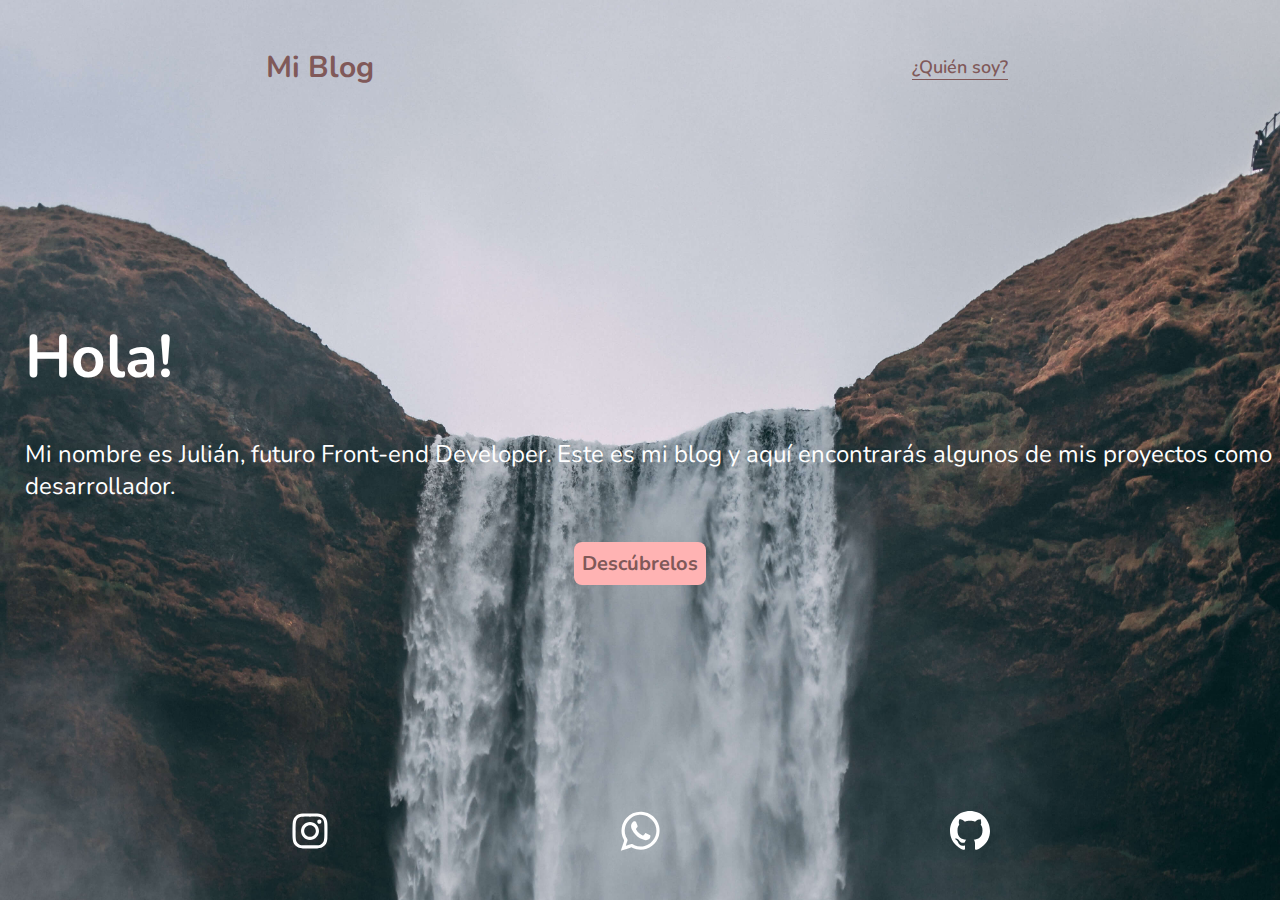
==== index.html @ 5d5bfbee "Terminado el Home del blog" ====
<!DOCTYPE html>
<html lang="en">
<head>
    <meta charset="UTF-8">
    <meta http-equiv="X-UA-Compatible" content="IE=edge">
    <meta name="viewport" content="width=device-width, initial-scale=1.0">
    <link rel="stylesheet" href="./css/main.css">
    <link rel="preconnect" href="https://fonts.googleapis.com">
    <link rel="preconnect" href="https://fonts.gstatic.com" crossorigin>
    <link href="https://fonts.googleapis.com/css2?family=Nunito:wght@300;500;700&display=swap" rel="stylesheet">
    <link rel="shortcut icon" href="./assets/icons/j.png">
    <title>Julián Quintero</title>
</head>
<body>
    <header>
        <a class="header__title" href="#"> Mi Blog</a>
        <a class="header__about" href="./html/profile.html">¿Quién soy?</a>
    </header>
    <main>
        <h1 class="main__title">Hola!</h1>
        <p class="main__paragraph">Mi nombre es Julián, futuro Front-end Developer. Este es mi blog y aquí encontrarás algunos de mis proyectos como desarrollador.</p>
        <a class="main__button" href="#">Descúbrelos</a>
    </main>
    <footer>
        <div class="footer__social-media">
            <a href="https://www.instagram.com/julianquinteroa/" target="_blank"><img src="./assets/icons/instagram-icon.svg" alt="Instagram"></a>
            <a href="https://wa.me/573116054310" target="_blank"><img src="./assets/icons/whatsapp-icon.svg" alt="Whatsapp"></a>
            <a href="https://github.com/JulianQA" target="_blank"><img src="./assets/icons/github-icon.svg" alt="Github"></a>
        </div>
    </footer>
</body>
</html>
---- css/main.css ----
:root {
    --primary-color: #805959;
    --secondary-color: #FFB3B3;
    --third-color: #808080;
    --just-white: #FFFFFF;
}
* {
    margin: 0;
    padding: 0;
    box-sizing: border-box;
}

html {
    font-size: 62.5%;
    font-family: 'Nunito', sans-serif;
}

body {
    width: 100%;
    height: 100vh;
    background-image: url("../assets/imgs/cascade-tiny.jpeg");
    background-repeat: no-repeat;
    background-size: cover;
}

a {
    text-decoration: none;
}
header {
    display: grid;
    grid-template-columns: 1fr 1fr;
    justify-items: center;
    align-items: center;
    width: 100%;
    height: 15%;
    margin: 0 auto;
}
header .header__title {
    font-size: 3rem;
    font-weight: 700;
    color: var(--primary-color);
    text-align: center;
}
header .header__title img {
    width: 40px;
    height: 40px;
}
 header .header__about {
    font-size: 1.8rem;
    font-weight: 600;
    color:var(--primary-color);
    border-bottom: 1px solid var(--primary-color);
}

main {
    display: flex;
    flex-direction: column;
    justify-content: center;
    width: 100%;
    height: 70%;
}
main .main__title {
    text-align: start;
    margin-left: 25px;
    font-size: 6rem;
    font-weight: bold;
    color: var(--just-white);
}
main .main__paragraph {
    margin-top: 40px;
    margin-left: 25px;
    font-size: 2.4rem;
    text-align: start;
    color: var(--just-white);
}

main .main__button {
    display: inline-block;
    margin-top: 40px ;
    padding: 8px;
    width: fit-content;
    align-self: center;
    font-size: 2rem;
    font-weight: 700;
    color: var(--primary-color);
    border-radius: 8px;
    background-color: var(--secondary-color);
}
footer {
    width: 100%;
    height: 15%;
}

footer .footer__social-media {
    height: 100%;
    display: flex;
    align-items: center;
    justify-content: space-evenly;
}

footer .footer__social-media a img{
    filter: invert(100%) sepia(46%) saturate(0%) hue-rotate(323deg) brightness(112%) contrast(100%);
    width: 40px;
    height: 40px;
}
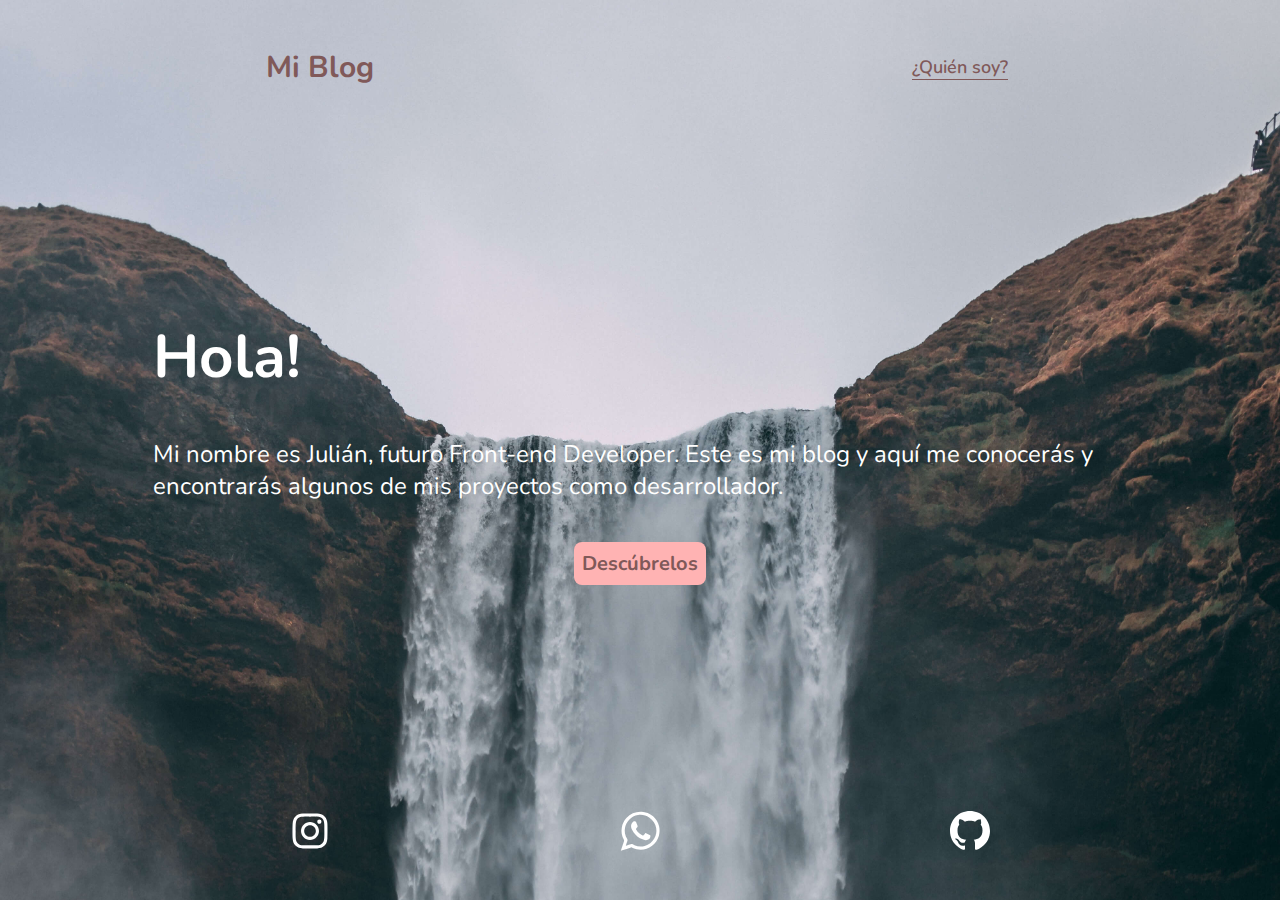
==== commit 335c6922: "Terminado Blog, a falta de mejorar el diseño" ====
--- a/index.html
+++ b/index.html
@@ -13,13 +13,13 @@
 </head>
 <body>
     <header>
-        <a class="header__title" href="#"> Mi Blog</a>
+        <a class="header__title" href="/"> Mi Blog</a>
         <a class="header__about" href="./html/profile.html">¿Quién soy?</a>
     </header>
     <main>
         <h1 class="main__title">Hola!</h1>
-        <p class="main__paragraph">Mi nombre es Julián, futuro Front-end Developer. Este es mi blog y aquí encontrarás algunos de mis proyectos como desarrollador.</p>
-        <a class="main__button" href="#">Descúbrelos</a>
+        <p class="main__paragraph">Mi nombre es Julián, futuro Front-end Developer. Este es mi blog y aquí me conocerás y encontrarás algunos de mis proyectos como desarrollador.</p>
+        <a class="main__button" href="./html/blog.html">Descúbrelos</a>
     </main>
     <footer>
         <div class="footer__social-media">
--- a/css/main.css
+++ b/css/main.css
@@ -18,6 +18,7 @@
 body {
     width: 100%;
     height: 100vh;
+    min-width: 320px;
     background-image: url("../assets/imgs/cascade-tiny.jpeg");
     background-repeat: no-repeat;
     background-size: cover;
@@ -33,6 +34,7 @@
     align-items: center;
     width: 100%;
     height: 15%;
+    min-width: 320px;
     margin: 0 auto;
 }
 header .header__title {
@@ -58,6 +60,9 @@
     justify-content: center;
     width: 100%;
     height: 70%;
+    min-width: 320px;
+    max-width: 1024px;
+    margin: 0 auto;
 }
 main .main__title {
     text-align: start;
@@ -89,6 +94,7 @@
 footer {
     width: 100%;
     height: 15%;
+    min-width: 320px;
 }
 
 footer .footer__social-media {
@@ -102,4 +108,4 @@
     filter: invert(100%) sepia(46%) saturate(0%) hue-rotate(323deg) brightness(112%) contrast(100%);
     width: 40px;
     height: 40px;
-}+}
